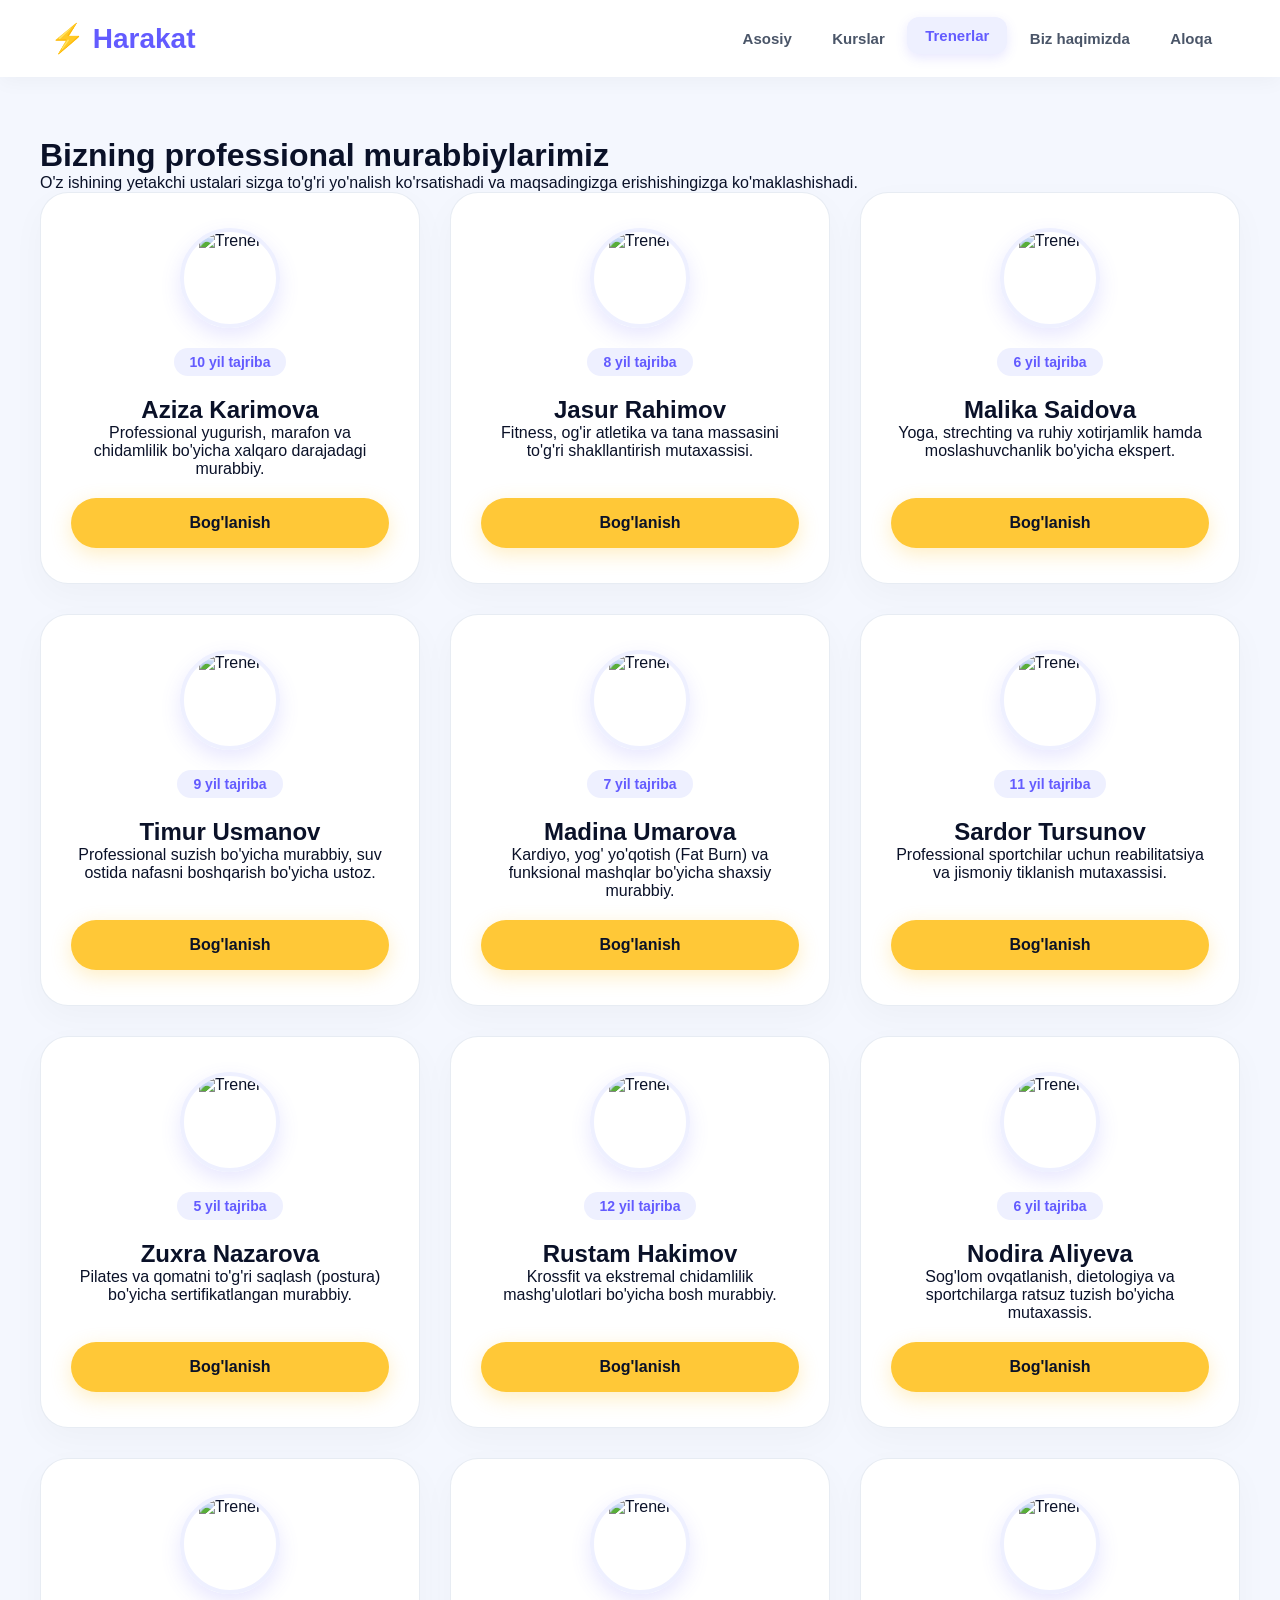
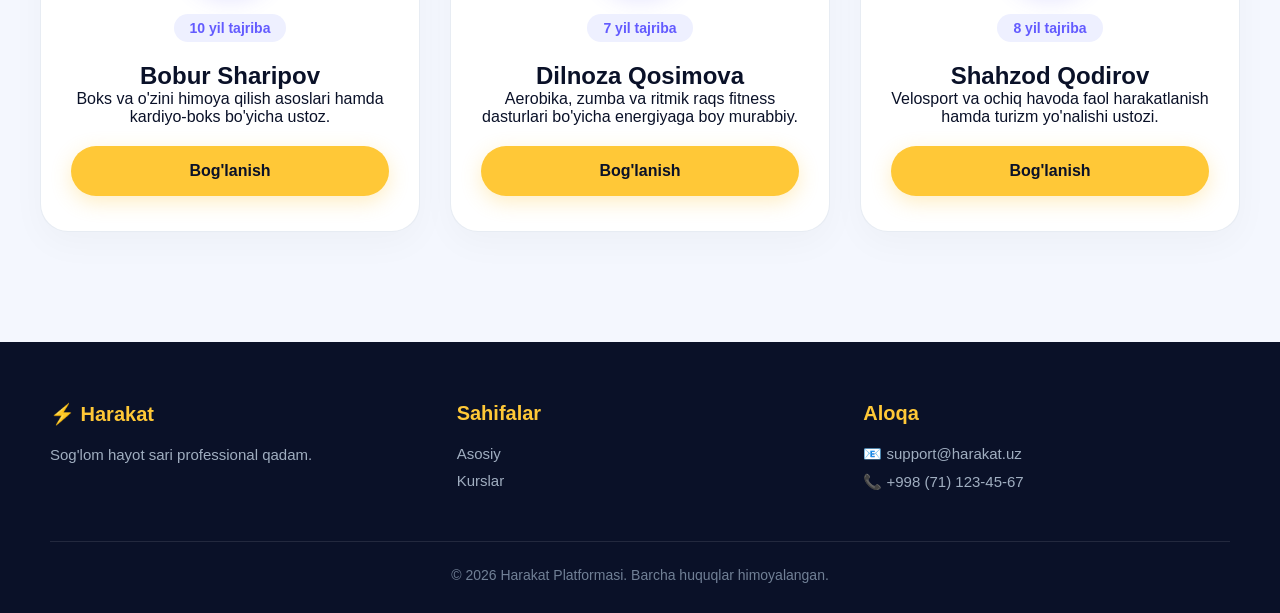
==== trainers.html @ 2c9a4912 "harakat full project" ====
<!DOCTYPE html>
<html lang="uz">
<head>
    <meta charset="UTF-8">
    <meta name="viewport" content="width=device-width, initial-scale=1.0">
    <title>Harakat - Professional Trenerlar</title>
    <link rel="stylesheet" href="style.css">
    <style>
        .trainer-card {
            text-align: center;
            display: flex;
            flex-direction: column;
            justify-content: space-between;
        }
        .trainer-img-box {
            width: 100px;
            height: 100px;
            border-radius: 50%;
            overflow: hidden;
            margin: 0 auto 20px auto;
            border: 4px solid #EEF0FF;
            box-shadow: 0 8px 20px rgba(99, 91, 255, 0.15);
        }
        .trainer-img-box img {
            width: 100%;
            height: 100%;
            object-fit: cover;
        }
    </style>
</head>
<body>
    <header>
        <div class="logo" onclick="location.href='index.html'">⚡ Harakat</div>
        <nav>
            <a href="index.html">Asosiy</a>
            <a href="courses.html">Kurslar</a>
            <a href="trainers.html" class="active">Trenerlar</a>
            <a href="about.html">Biz haqimizda</a>
            <a href="contact.html">Aloqa</a>
        </nav>
    </header>

    <main>
        <div class="section-title">
            <h1>Bizning professional murabbiylarimiz</h1>
            <p>O'z ishining yetakchi ustalari sizga to'g'ri yo'nalish ko'rsatishadi va maqsadingizga erishishingizga ko'maklashishadi.</p>
        </div>

        <div class="grid">
            <!-- 1 -->
            <div class="card trainer-card">
                <div>
                    <div class="trainer-img-box">
                        <img src="https://images.unsplash.com/photo-1534528741775-53994a69daeb?auto=format&fit=crop&w=300&q=80" alt="Trener">
                    </div>
                    <span class="badge">10 yil tajriba</span>
                    <h2>Aziza Karimova</h2>
                    <p>Professional yugurish, marafon va chidamlilik bo'yicha xalqaro darajadagi murabbiy.</p>
                </div>
                <button class="btn" style="margin-top: 20px;" onclick="alert('Aziza Karimova bilan bog\'lanish so\'rovi yuborildi!')">Bog'lanish</button>
            </div>

            <!-- 2 -->
            <div class="card trainer-card">
                <div>
                    <div class="trainer-img-box">
                        <img src="https://images.unsplash.com/photo-1507003211169-0a1dd7228f2d?auto=format&fit=crop&w=300&q=80" alt="Trener">
                    </div>
                    <span class="badge">8 yil tajriba</span>
                    <h2>Jasur Rahimov</h2>
                    <p>Fitness, og'ir atletika va tana massasini to'g'ri shakllantirish mutaxassisi.</p>
                </div>
                <button class="btn" style="margin-top: 20px;" onclick="alert('Jasur Rahimov bilan bog\'lanish so\'rovi yuborildi!')">Bog'lanish</button>
            </div>

            <!-- 3 -->
            <div class="card trainer-card">
                <div>
                    <div class="trainer-img-box">
                        <img src="https://images.unsplash.com/photo-1517841905240-472988babdf9?auto=format&fit=crop&w=300&q=80" alt="Trener">
                    </div>
                    <span class="badge">6 yil tajriba</span>
                    <h2>Malika Saidova</h2>
                    <p>Yoga, strechting va ruhiy xotirjamlik hamda moslashuvchanlik bo'yicha ekspert.</p>
                </div>
                <button class="btn" style="margin-top: 20px;" onclick="alert('Malika Saidova bilan bog\'lanish so\'rovi yuborildi!')">Bog'lanish</button>
            </div>

            <!-- 4 -->
            <div class="card trainer-card">
                <div>
                    <div class="trainer-img-box">
                        <img src="https://images.unsplash.com/photo-1500648767791-00dcc994a43e?auto=format&fit=crop&w=300&q=80" alt="Trener">
                    </div>
                    <span class="badge">9 yil tajriba</span>
                    <h2>Timur Usmanov</h2>
                    <p>Professional suzish bo'yicha murabbiy, suv ostida nafasni boshqarish bo'yicha ustoz.</p>
                </div>
                <button class="btn" style="margin-top: 20px;" onclick="alert('Timur Usmanov bilan bog\'lanish so\'rovi yuborildi!')">Bog'lanish</button>
            </div>

            <!-- 5 -->
            <div class="card trainer-card">
                <div>
                    <div class="trainer-img-box">
                        <img src="https://images.unsplash.com/photo-1544005313-94ddf0286df2?auto=format&fit=crop&w=300&q=80" alt="Trener">
                    </div>
                    <span class="badge">7 yil tajriba</span>
                    <h2>Madina Umarova</h2>
                    <p>Kardiyo, yog' yo'qotish (Fat Burn) va funksional mashqlar bo'yicha shaxsiy murabbiy.</p>
                </div>
                <button class="btn" style="margin-top: 20px;" onclick="alert('Madina Umarova bilan bog\'lanish so\'rovi yuborildi!')">Bog'lanish</button>
            </div>

            <!-- 6 -->
            <div class="card trainer-card">
                <div>
                    <div class="trainer-img-box">
                        <img src="https://images.unsplash.com/photo-1522075469751-3a6694fb2f61?auto=format&fit=crop&w=300&q=80" alt="Trener">
                    </div>
                    <span class="badge">11 yil tajriba</span>
                    <h2>Sardor Tursunov</h2>
                    <p>Professional sportchilar uchun reabilitatsiya va jismoniy tiklanish mutaxassisi.</p>
                </div>
                <button class="btn" style="margin-top: 20px;" onclick="alert('Sardor Tursunov bilan bog\'lanish so\'rovi yuborildi!')">Bog'lanish</button>
            </div>

            <!-- 7 -->
            <div class="card trainer-card">
                <div>
                    <div class="trainer-img-box">
                        <img src="https://images.unsplash.com/photo-1494790108377-be9c29b29330?auto=format&fit=crop&w=300&q=80" alt="Trener">
                    </div>
                    <span class="badge">5 yil tajriba</span>
                    <h2>Zuxra Nazarova</h2>
                    <p>Pilates va qomatni to'g'ri saqlash (postura) bo'yicha sertifikatlangan murabbiy.</p>
                </div>
                <button class="btn" style="margin-top: 20px;" onclick="alert('Zuxra Nazarova bilan bog\'lanish so\'rovi yuborildi!')">Bog'lanish</button>
            </div>

            <!-- 8 -->
            <div class="card trainer-card">
                <div>
                    <div class="trainer-img-box">
                        <img src="https://images.unsplash.com/photo-1506794778202-cad84cf45f1d?auto=format&fit=crop&w=300&q=80" alt="Trener">
                    </div>
                    <span class="badge">12 yil tajriba</span>
                    <h2>Rustam Hakimov</h2>
                    <p>Krossfit va ekstremal chidamlilik mashg'ulotlari bo'yicha bosh murabbiy.</p>
                </div>
                <button class="btn" style="margin-top: 20px;" onclick="alert('Rustam Hakimov bilan bog\'lanish so\'rovi yuborildi!')">Bog'lanish</button>
            </div>

            <!-- 9 -->
            <div class="card trainer-card">
                <div>
                    <div class="trainer-img-box">
                        <img src="https://images.unsplash.com/photo-1573496359142-b8d87734a5a2?auto=format&fit=crop&w=300&q=80" alt="Trener">
                    </div>
                    <span class="badge">6 yil tajriba</span>
                    <h2>Nodira Aliyeva</h2>
                    <p>Sog'lom ovqatlanish, dietologiya va sportchilarga ratsuz tuzish bo'yicha mutaxassis.</p>
                </div>
                <button class="btn" style="margin-top: 20px;" onclick="alert('Nodira Aliyeva bilan bog\'lanish so\'rovi yuborildi!')">Bog'lanish</button>
            </div>

            <!-- 10 -->
            <div class="card trainer-card">
                <div>
                    <div class="trainer-img-box">
                        <img src="https://images.unsplash.com/photo-1519085360753-af0119f7cbe7?auto=format&fit=crop&w=300&q=80" alt="Trener">
                    </div>
                    <span class="badge">10 yil tajriba</span>
                    <h2>Bobur Sharipov</h2>
                    <p>Boks va o'zini himoya qilish asoslari hamda kardiyo-boks bo'yicha ustoz.</p>
                </div>
                <button class="btn" style="margin-top: 20px;" onclick="alert('Bobur Sharipov bilan bog\'lanish so\'rovi yuborildi!')">Bog'lanish</button>
            </div>

            <!-- 11 -->
            <div class="card trainer-card">
                <div>
                    <div class="trainer-img-box">
                        <img src="https://images.unsplash.com/photo-1531746020798-e6953c6e8e04?auto=format&fit=crop&w=300&q=80" alt="Trener">
                    </div>
                    <span class="badge">7 yil tajriba</span>
                    <h2>Dilnoza Qosimova</h2>
                    <p>Aerobika, zumba va ritmik raqs fitness dasturlari bo'yicha energiyaga boy murabbiy.</p>
                </div>
                <button class="btn" style="margin-top: 20px;" onclick="alert('Dilnoza Qosimova bilan bog\'lanish so\'rovi yuborildi!')">Bog'lanish</button>
            </div>

            <!-- 12 -->
            <div class="card trainer-card">
                <div>
                    <div class="trainer-img-box">
                        <img src="https://images.unsplash.com/photo-1508214751196-bcfd4ca60f91?auto=format&fit=crop&w=300&q=80" alt="Trener">
                    </div>
                    <span class="badge">8 yil tajriba</span>
                    <h2>Shahzod Qodirov</h2>
                    <p>Velosport va ochiq havoda faol harakatlanish hamda turizm yo'nalishi ustozi.</p>
                </div>
                <button class="btn" style="margin-top: 20px;" onclick="alert('Shahzod Qodirov bilan bog\'lanish so\'rovi yuborildi!')">Bog'lanish</button>
            </div>
        </div>
    </main>

    <footer>
        <div class="footer-content">
            <div class="footer-col">
                <h3>⚡ Harakat</h3>
                <p>Sog'lom hayot sari professional qadam.</p>
            </div>
            <div class="footer-col">
                <h3>Sahifalar</h3>
                <p><a href="index.html">Asosiy</a></p>
                <p><a href="courses.html">Kurslar</a></p>
            </div>
            <div class="footer-col">
                <h3>Aloqa</h3>
                <p>📧 support@harakat.uz</p>
                <p>📞 +998 (71) 123-45-67</p>
            </div>
        </div>
        <div class="footer-bottom">
            <p>&copy; 2026 Harakat Platformasi. Barcha huquqlar himoyalangan.</p>
        </div>
    </footer>
</body>
</html>
---- style.css ----
* {
    margin: 0;
    padding: 0;
    box-sizing: border-box;
    font-family: 'Segoe UI', Tahoma, Geneva, Verdana, sans-serif;
    scroll-behavior: smooth; /* Mayin skroll */
}

body {
    background-color: #F4F7FE;
    color: #0A1128;
    min-height: 100vh;
    display: flex;
    flex-direction: column;
    overflow-x: hidden;
}

/* Header & Navigatsiya Animatsiyasi */
header {
    background: rgba(255, 255, 255, 0.95);
    backdrop-filter: blur(12px);
    position: sticky;
    top: 0;
    z-index: 1000;
    padding: 20px 50px;
    display: flex;
    justify-content: space-between;
    align-items: center;
    box-shadow: 0 4px 20px rgba(0,0,0,0.04);
    transition: all 0.3s ease;
}

.logo {
    font-size: 28px;
    font-weight: 900;
    color: #635BFF;
    cursor: pointer;
    transition: transform 0.3s ease;
}

.logo:hover {
    transform: scale(1.05) rotate(-2deg);
}

nav a {
    text-decoration: none;
    color: #4A5568;
    font-size: 15px;
    font-weight: 600;
    padding: 10px 18px;
    border-radius: 12px;
    transition: all 0.3s ease;
    display: inline-block;
}

nav a:hover, nav a.active {
    color: #635BFF;
    background: #EEF0FF;
    transform: translateY(-3px);
    box-shadow: 0 4px 12px rgba(99, 91, 255, 0.15);
}

/* Main Content & Scroll Animations */
main {
    flex: 1;
    padding: 60px 40px;
    max-width: 1300px;
    margin: 0 auto;
    width: 100%;
}

/* Animatsiya klasslari */
@keyframes fadeInUp {
    from {
        opacity: 0;
        transform: translateY(40px);
    }
    to {
        opacity: 1;
        transform: translateY(0);
    }
}

@keyframes pulseGlow {
    0% { box-shadow: 0 0 0 0 rgba(99, 91, 255, 0.4); }
    70% { box-shadow: 0 0 0 15px rgba(99, 91, 255, 0); }
    100% { box-shadow: 0 0 0 0 rgba(99, 91, 255, 0); }
}

.animate-fade {
    animation: fadeInUp 0.7s cubic-bezier(0.165, 0.84, 0.44, 1) forwards;
}

/* Grids & Kartochka Animatsiyalari */
.grid {
    display: grid;
    grid-template-columns: repeat(auto-fit, minmax(340px, 1fr));
    gap: 30px;
    margin-bottom: 50px;
}

.card {
    background: #ffffff;
    border-radius: 28px;
    padding: 35px 30px;
    box-shadow: 0 12px 35px rgba(0,0,0,0.03);
    display: flex;
    flex-direction: column;
    justify-content: space-between;
    transition: all 0.4s cubic-bezier(0.175, 0.885, 0.32, 1.275);
    border: 1px solid rgba(226, 232, 240, 0.8);
    position: relative;
    overflow: hidden;
}

.card:hover {
    transform: translateY(-10px) scale(1.02);
    box-shadow: 0 22px 45px rgba(99, 91, 255, 0.12);
    border-color: #635BFF;
}

.badge {
    display: inline-block;
    background: #EEF0FF;
    color: #635BFF;
    padding: 6px 16px;
    border-radius: 20px;
    font-size: 14px;
    font-weight: 700;
    margin-bottom: 20px;
    width: fit-content;
    transition: all 0.3s ease;
}

.card:hover .badge {
    background: #635BFF;
    color: #ffffff;
}

/* Interaktiv Tugmalar */
.btn {
    width: 100%;
    background: #FFC837;
    color: #0A1128;
    border: none;
    border-radius: 50px;
    padding: 16px 0;
    font-size: 16px;
    font-weight: 700;
    cursor: pointer;
    text-align: center;
    transition: all 0.3s ease;
    box-shadow: 0 6px 20px rgba(255, 200, 55, 0.3);
    text-decoration: none;
    display: inline-block;
}

.btn:hover {
    background: #635BFF;
    color: #ffffff;
    transform: translateY(-3px) scale(1.02);
    box-shadow: 0 10px 25px rgba(99, 91, 255, 0.3);
}

/* Banner Animatsiyasi */
.hero-banner {
    flex: 1;
    min-width: 320px;
    background: linear-gradient(135deg, #635BFF, #8B82FF);
    color: white;
    padding: 50px;
    border-radius: 35px;
    box-shadow: 0 20px 40px rgba(99, 91, 255, 0.3);
    transition: transform 0.4s ease;
    animation: pulseGlow 3s infinite;
}

.hero-banner:hover {
    transform: scale(1.03) rotate(1deg);
}

/* Footer */
footer {
    background: #0A1128;
    color: #ffffff;
    padding: 60px 50px 30px 50px;
    margin-top: auto;
}

.footer-content {
    max-width: 1300px;
    margin: 0 auto;
    display: grid;
    grid-template-columns: repeat(auto-fit, minmax(250px, 1fr));
    gap: 40px;
    margin-bottom: 40px;
}

.footer-col h3 { font-size: 20px; margin-bottom: 20px; color: #FFC837; }
.footer-col p, .footer-col a { color: #A0AEC0; font-size: 15px; text-decoration: none; display: block; margin-bottom: 10px; transition: all 0.2s; }
.footer-col a:hover { color: #ffffff; transform: translateX(5px); }
.footer-bottom { text-align: center; border-top: 1px solid rgba(255,255,255,0.1); padding-top: 25px; color: #718096; font-size: 14px; }
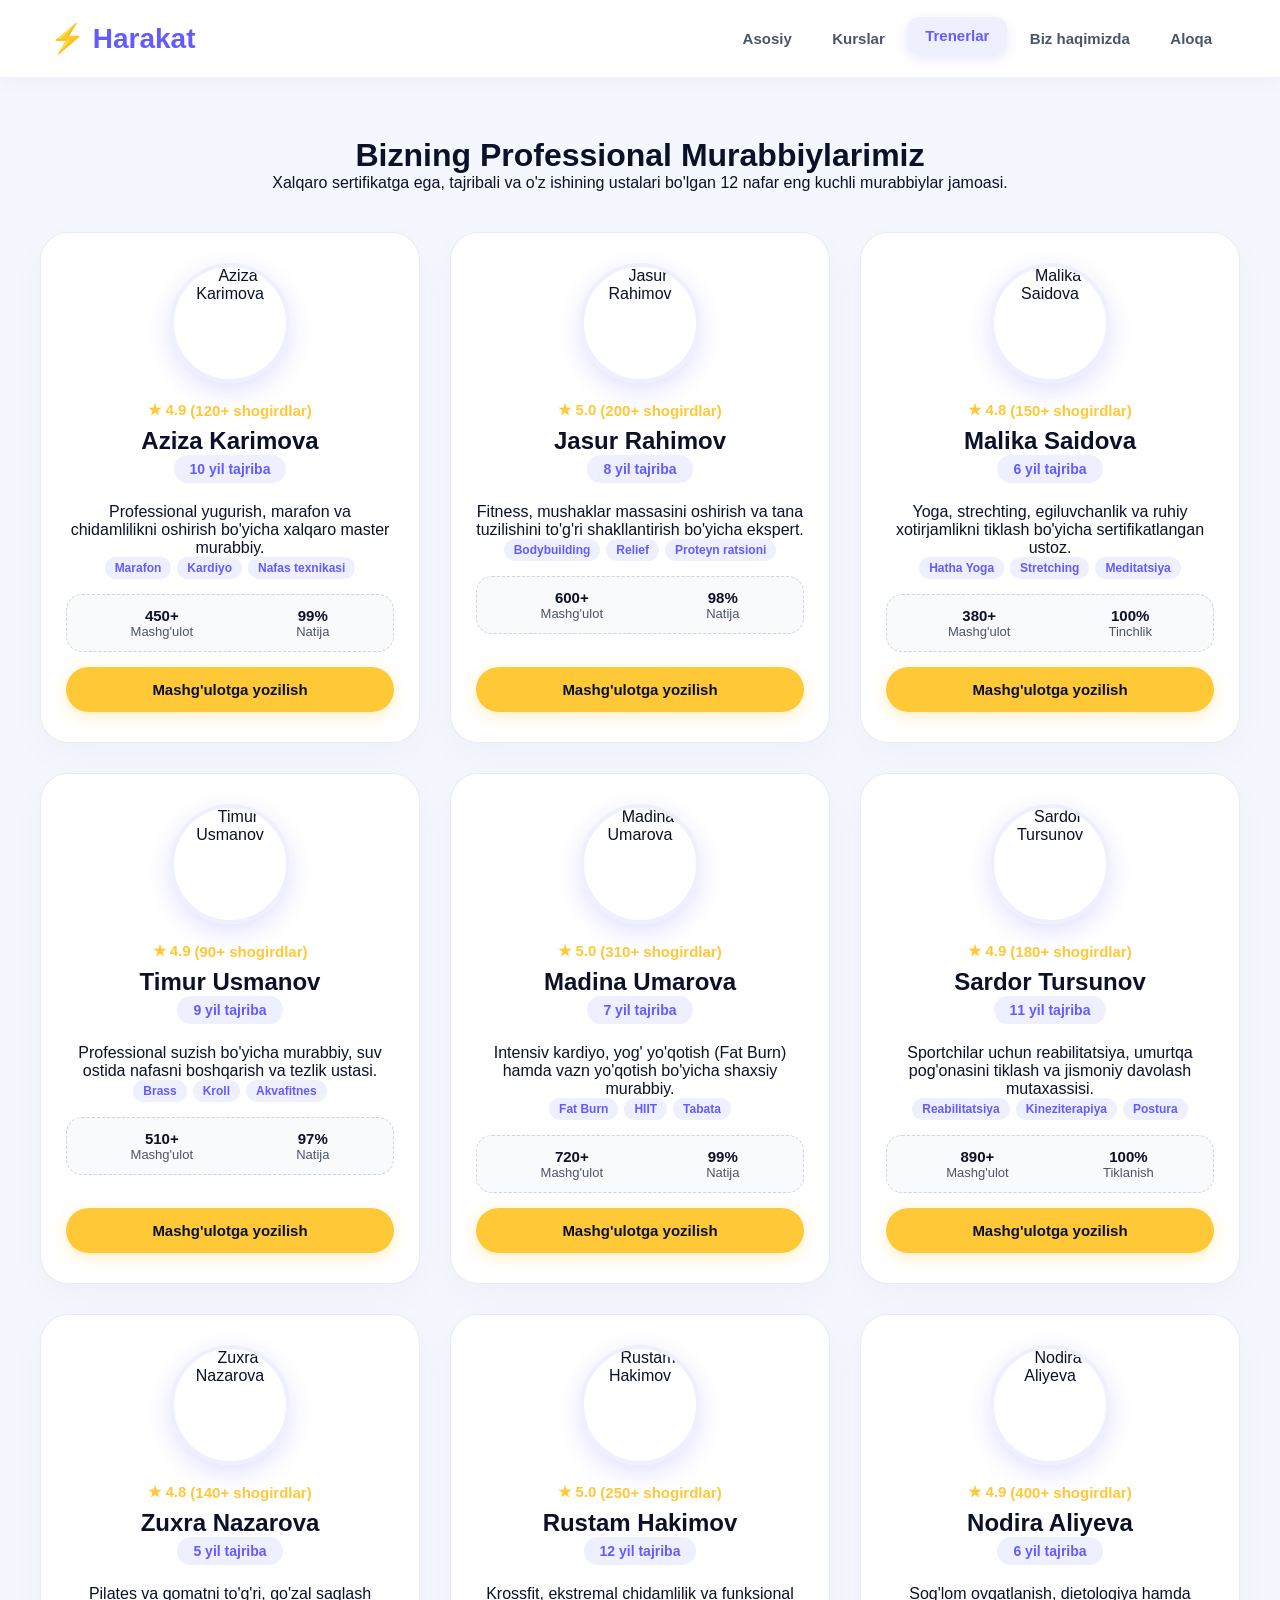
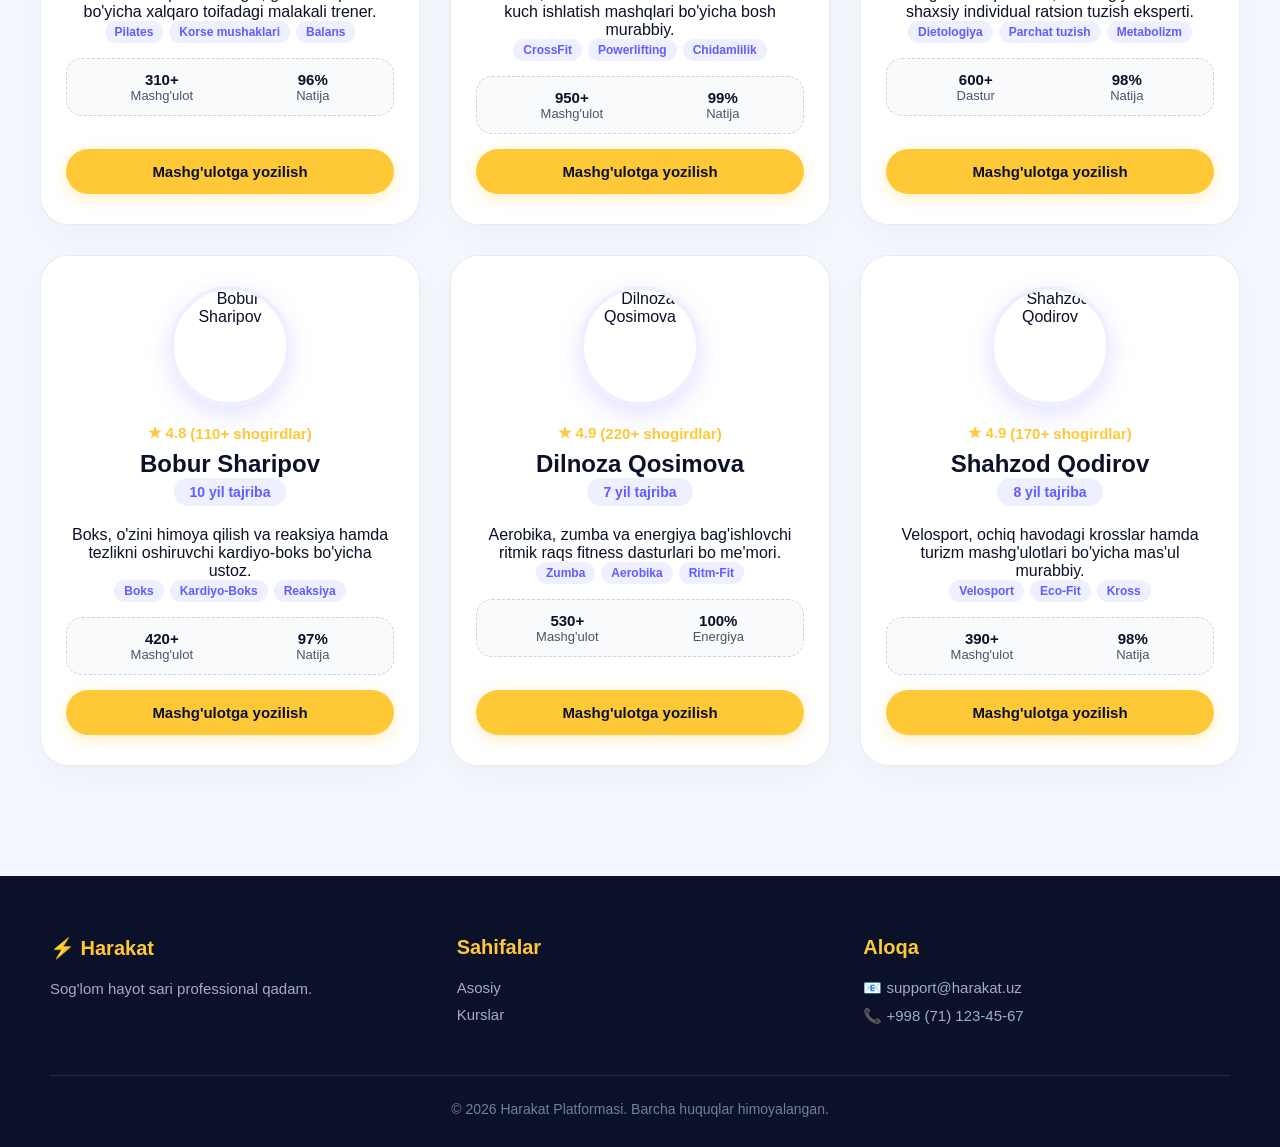
==== commit e6918027: "Harakat fitness loyihasi yakuniy versiyasi" ====
--- a/trainers.html
+++ b/trainers.html
@@ -6,25 +6,149 @@
     <title>Harakat - Professional Trenerlar</title>
     <link rel="stylesheet" href="style.css">
     <style>
+        /* Sahifa va Kartochkalar uchun Animatsiyalar */
+        @keyframes fadeInUp {
+            from {
+                opacity: 0;
+                transform: translateY(30px);
+            }
+            to {
+                opacity: 1;
+                transform: translateY(0);
+            }
+        }
+
+        @keyframes pulseGlow {
+            0% { box-shadow: 0 0 0 0 rgba(99, 91, 255, 0.4); }
+            70% { box-shadow: 0 0 0 12px rgba(99, 91, 255, 0); }
+            100% { box-shadow: 0 0 0 0 rgba(99, 91, 255, 0); }
+        }
+
+        .grid {
+            display: grid;
+            grid-template-columns: repeat(auto-fit, minmax(340px, 1fr));
+            gap: 30px;
+            margin-bottom: 50px;
+        }
+
         .trainer-card {
+            background: #ffffff;
+            border-radius: 28px;
+            padding: 30px 25px;
             text-align: center;
             display: flex;
             flex-direction: column;
             justify-content: space-between;
-        }
+            position: relative;
+            overflow: hidden;
+            border: 1px solid rgba(226, 232, 240, 0.8);
+            transition: all 0.4s cubic-bezier(0.175, 0.885, 0.32, 1.275);
+            animation: fadeInUp 0.6s ease forwards;
+        }
+
+        .trainer-card:hover {
+            transform: translateY(-12px) scale(1.02);
+            box-shadow: 0 22px 45px rgba(99, 91, 255, 0.15);
+            border-color: #635BFF;
+        }
+
+        /* Murabbiy Rasmining Animatsiyasi */
         .trainer-img-box {
-            width: 100px;
-            height: 100px;
+            width: 120px;
+            height: 120px;
             border-radius: 50%;
             overflow: hidden;
-            margin: 0 auto 20px auto;
+            margin: 0 auto 18px auto;
             border: 4px solid #EEF0FF;
-            box-shadow: 0 8px 20px rgba(99, 91, 255, 0.15);
-        }
+            box-shadow: 0 8px 25px rgba(99, 91, 255, 0.18);
+            transition: all 0.4s ease;
+            position: relative;
+        }
+
+        .trainer-card:hover .trainer-img-box {
+            transform: scale(1.1) rotate(2deg);
+            border-color: #635BFF;
+            animation: pulseGlow 1.5s infinite;
+        }
+
         .trainer-img-box img {
             width: 100%;
             height: 100%;
             object-fit: cover;
+            transition: transform 0.5s ease;
+        }
+
+        .trainer-card:hover .trainer-img-box img {
+            transform: scale(1.15);
+        }
+
+        /* Reyting va Ma'lumot Bo'limi */
+        .rating {
+            color: #FFC837;
+            font-size: 15px;
+            font-weight: bold;
+            margin-bottom: 8px;
+            display: flex;
+            align-items: center;
+            justify-content: center;
+            gap: 4px;
+        }
+
+        .trainer-stats {
+            background: #F8FAFC;
+            border-radius: 16px;
+            padding: 12px;
+            margin: 15px 0;
+            display: flex;
+            justify-content: space-around;
+            font-size: 13px;
+            color: #4A5568;
+            border: 1px dashed #CBD5E0;
+        }
+
+        .trainer-stats div strong {
+            display: block;
+            color: #0A1128;
+            font-size: 15px;
+        }
+
+        .specialties {
+            display: flex;
+            flex-wrap: wrap;
+            gap: 6px;
+            justify-content: center;
+            margin-bottom: 15px;
+        }
+
+        .spec-tag {
+            background: #EEF0FF;
+            color: #635BFF;
+            font-size: 12px;
+            font-weight: 600;
+            padding: 4px 10px;
+            border-radius: 12px;
+        }
+
+        /* Interaktiv Tugma Animatsiyasi */
+        .btn-connect {
+            width: 100%;
+            background: #FFC837;
+            color: #0A1128;
+            border: none;
+            border-radius: 50px;
+            padding: 14px 0;
+            font-size: 15px;
+            font-weight: 700;
+            cursor: pointer;
+            transition: all 0.3s ease;
+            box-shadow: 0 4px 15px rgba(255, 200, 55, 0.3);
+        }
+
+        .btn-connect:hover {
+            background: #635BFF;
+            color: #ffffff;
+            box-shadow: 0 8px 25px rgba(99, 91, 255, 0.4);
+            transform: translateY(-2px);
         }
     </style>
 </head>
@@ -41,9 +165,9 @@
     </header>
 
     <main>
-        <div class="section-title">
-            <h1>Bizning professional murabbiylarimiz</h1>
-            <p>O'z ishining yetakchi ustalari sizga to'g'ri yo'nalish ko'rsatishadi va maqsadingizga erishishingizga ko'maklashishadi.</p>
+        <div class="section-title" style="text-align: center; margin-bottom: 40px;">
+            <h1>Bizning Professional Murabbiylarimiz</h1>
+            <p>Xalqaro sertifikatga ega, tajribali va o'z ishining ustalari bo'lgan 12 nafar eng kuchli murabbiylar jamoasi.</p>
         </div>
 
         <div class="grid">
@@ -51,156 +175,300 @@
             <div class="card trainer-card">
                 <div>
                     <div class="trainer-img-box">
-                        <img src="https://images.unsplash.com/photo-1534528741775-53994a69daeb?auto=format&fit=crop&w=300&q=80" alt="Trener">
-                    </div>
+                        <img src="https://images.unsplash.com/photo-1534528741775-53994a69daeb?auto=format&fit=crop&w=300&q=80" alt="Aziza Karimova">
+                    </div>
+                    <div class="rating">★ 4.9 <span>(120+ shogirdlar)</span></div>
+                    <h2>Aziza Karimova</h2>
                     <span class="badge">10 yil tajriba</span>
-                    <h2>Aziza Karimova</h2>
-                    <p>Professional yugurish, marafon va chidamlilik bo'yicha xalqaro darajadagi murabbiy.</p>
-                </div>
-                <button class="btn" style="margin-top: 20px;" onclick="alert('Aziza Karimova bilan bog\'lanish so\'rovi yuborildi!')">Bog'lanish</button>
+                    <p>Professional yugurish, marafon va chidamlilikni oshirish bo'yicha xalqaro master murabbiy.</p>
+                    
+                    <div class="specialties">
+                        <span class="spec-tag">Marafon</span>
+                        <span class="spec-tag">Kardiyo</span>
+                        <span class="spec-tag">Nafas texnikasi</span>
+                    </div>
+
+                    <div class="trainer-stats">
+                        <div><strong>450+</strong> Mashg'ulot</div>
+                        <div><strong>99%</strong> Natija</div>
+                    </div>
+                </div>
+                <button class="btn-connect" onclick="alert('Aziza Karimova bilan shaxsiy mashg\'ulot uchun so\'rov yuborildi!')">Mashg'ulotga yozilish</button>
             </div>
 
             <!-- 2 -->
             <div class="card trainer-card">
                 <div>
                     <div class="trainer-img-box">
-                        <img src="https://images.unsplash.com/photo-1507003211169-0a1dd7228f2d?auto=format&fit=crop&w=300&q=80" alt="Trener">
-                    </div>
+                        <img src="https://images.unsplash.com/photo-1507003211169-0a1dd7228f2d?auto=format&fit=crop&w=300&q=80" alt="Jasur Rahimov">
+                    </div>
+                    <div class="rating">★ 5.0 <span>(200+ shogirdlar)</span></div>
+                    <h2>Jasur Rahimov</h2>
                     <span class="badge">8 yil tajriba</span>
-                    <h2>Jasur Rahimov</h2>
-                    <p>Fitness, og'ir atletika va tana massasini to'g'ri shakllantirish mutaxassisi.</p>
-                </div>
-                <button class="btn" style="margin-top: 20px;" onclick="alert('Jasur Rahimov bilan bog\'lanish so\'rovi yuborildi!')">Bog'lanish</button>
+                    <p>Fitness, mushaklar massasini oshirish va tana tuzilishini to'g'ri shakllantirish bo'yicha ekspert.</p>
+                    
+                    <div class="specialties">
+                        <span class="spec-tag">Bodybuilding</span>
+                        <span class="spec-tag">Relief</span>
+                        <span class="spec-tag">Proteyn ratsioni</span>
+                    </div>
+
+                    <div class="trainer-stats">
+                        <div><strong>600+</strong> Mashg'ulot</div>
+                        <div><strong>98%</strong> Natija</div>
+                    </div>
+                </div>
+                <button class="btn-connect" onclick="alert('Jasur Rahimov bilan shaxsiy mashg\'ulot uchun so\'rov yuborildi!')">Mashg'ulotga yozilish</button>
             </div>
 
             <!-- 3 -->
             <div class="card trainer-card">
                 <div>
                     <div class="trainer-img-box">
-                        <img src="https://images.unsplash.com/photo-1517841905240-472988babdf9?auto=format&fit=crop&w=300&q=80" alt="Trener">
-                    </div>
+                        <img src="https://images.unsplash.com/photo-1517841905240-472988babdf9?auto=format&fit=crop&w=300&q=80" alt="Malika Saidova">
+                    </div>
+                    <div class="rating">★ 4.8 <span>(150+ shogirdlar)</span></div>
+                    <h2>Malika Saidova</h2>
                     <span class="badge">6 yil tajriba</span>
-                    <h2>Malika Saidova</h2>
-                    <p>Yoga, strechting va ruhiy xotirjamlik hamda moslashuvchanlik bo'yicha ekspert.</p>
-                </div>
-                <button class="btn" style="margin-top: 20px;" onclick="alert('Malika Saidova bilan bog\'lanish so\'rovi yuborildi!')">Bog'lanish</button>
+                    <p>Yoga, strechting, egiluvchanlik va ruhiy xotirjamlikni tiklash bo'yicha sertifikatlangan ustoz.</p>
+
+                    <div class="specialties">
+                        <span class="spec-tag">Hatha Yoga</span>
+                        <span class="spec-tag">Stretching</span>
+                        <span class="spec-tag">Meditatsiya</span>
+                    </div>
+
+                    <div class="trainer-stats">
+                        <div><strong>380+</strong> Mashg'ulot</div>
+                        <div><strong>100%</strong> Tinchlik</div>
+                    </div>
+                </div>
+                <button class="btn-connect" onclick="alert('Malika Saidova bilan shaxsiy mashg\'ulot uchun so\'rov yuborildi!')">Mashg'ulotga yozilish</button>
             </div>
 
             <!-- 4 -->
             <div class="card trainer-card">
                 <div>
                     <div class="trainer-img-box">
-                        <img src="https://images.unsplash.com/photo-1500648767791-00dcc994a43e?auto=format&fit=crop&w=300&q=80" alt="Trener">
-                    </div>
+                        <img src="https://images.unsplash.com/photo-1500648767791-00dcc994a43e?auto=format&fit=crop&w=300&q=80" alt="Timur Usmanov">
+                    </div>
+                    <div class="rating">★ 4.9 <span>(90+ shogirdlar)</span></div>
+                    <h2>Timur Usmanov</h2>
                     <span class="badge">9 yil tajriba</span>
-                    <h2>Timur Usmanov</h2>
-                    <p>Professional suzish bo'yicha murabbiy, suv ostida nafasni boshqarish bo'yicha ustoz.</p>
-                </div>
-                <button class="btn" style="margin-top: 20px;" onclick="alert('Timur Usmanov bilan bog\'lanish so\'rovi yuborildi!')">Bog'lanish</button>
+                    <p>Professional suzish bo'yicha murabbiy, suv ostida nafasni boshqarish va tezlik ustasi.</p>
+
+                    <div class="specialties">
+                        <span class="spec-tag">Brass</span>
+                        <span class="spec-tag">Kroll</span>
+                        <span class="spec-tag">Akvafitnes</span>
+                    </div>
+
+                    <div class="trainer-stats">
+                        <div><strong>510+</strong> Mashg'ulot</div>
+                        <div><strong>97%</strong> Natija</div>
+                    </div>
+                </div>
+                <button class="btn-connect" onclick="alert('Timur Usmanov bilan shaxsiy mashg\'ulot uchun so\'rov yuborildi!')">Mashg'ulotga yozilish</button>
             </div>
 
             <!-- 5 -->
             <div class="card trainer-card">
                 <div>
                     <div class="trainer-img-box">
-                        <img src="https://images.unsplash.com/photo-1544005313-94ddf0286df2?auto=format&fit=crop&w=300&q=80" alt="Trener">
-                    </div>
+                        <img src="https://images.unsplash.com/photo-1544005313-94ddf0286df2?auto=format&fit=crop&w=300&q=80" alt="Madina Umarova">
+                    </div>
+                    <div class="rating">★ 5.0 <span>(310+ shogirdlar)</span></div>
+                    <h2>Madina Umarova</h2>
                     <span class="badge">7 yil tajriba</span>
-                    <h2>Madina Umarova</h2>
-                    <p>Kardiyo, yog' yo'qotish (Fat Burn) va funksional mashqlar bo'yicha shaxsiy murabbiy.</p>
-                </div>
-                <button class="btn" style="margin-top: 20px;" onclick="alert('Madina Umarova bilan bog\'lanish so\'rovi yuborildi!')">Bog'lanish</button>
+                    <p>Intensiv kardiyo, yog' yo'qotish (Fat Burn) hamda vazn yo'qotish bo'yicha shaxsiy murabbiy.</p>
+
+                    <div class="specialties">
+                        <span class="spec-tag">Fat Burn</span>
+                        <span class="spec-tag">HIIT</span>
+                        <span class="spec-tag">Tabata</span>
+                    </div>
+
+                    <div class="trainer-stats">
+                        <div><strong>720+</strong> Mashg'ulot</div>
+                        <div><strong>99%</strong> Natija</div>
+                    </div>
+                </div>
+                <button class="btn-connect" onclick="alert('Madina Umarova bilan shaxsiy mashg\'ulot uchun so\'rov yuborildi!')">Mashg'ulotga yozilish</button>
             </div>
 
             <!-- 6 -->
             <div class="card trainer-card">
                 <div>
                     <div class="trainer-img-box">
-                        <img src="https://images.unsplash.com/photo-1522075469751-3a6694fb2f61?auto=format&fit=crop&w=300&q=80" alt="Trener">
-                    </div>
+                        <img src="https://images.unsplash.com/photo-1522075469751-3a6694fb2f61?auto=format&fit=crop&w=300&q=80" alt="Sardor Tursunov">
+                    </div>
+                    <div class="rating">★ 4.9 <span>(180+ shogirdlar)</span></div>
+                    <h2>Sardor Tursunov</h2>
                     <span class="badge">11 yil tajriba</span>
-                    <h2>Sardor Tursunov</h2>
-                    <p>Professional sportchilar uchun reabilitatsiya va jismoniy tiklanish mutaxassisi.</p>
-                </div>
-                <button class="btn" style="margin-top: 20px;" onclick="alert('Sardor Tursunov bilan bog\'lanish so\'rovi yuborildi!')">Bog'lanish</button>
+                    <p>Sportchilar uchun reabilitatsiya, umurtqa pog'onasini tiklash va jismoniy davolash mutaxassisi.</p>
+
+                    <div class="specialties">
+                        <span class="spec-tag">Reabilitatsiya</span>
+                        <span class="spec-tag">Kineziterapiya</span>
+                        <span class="spec-tag">Postura</span>
+                    </div>
+
+                    <div class="trainer-stats">
+                        <div><strong>890+</strong> Mashg'ulot</div>
+                        <div><strong>100%</strong> Tiklanish</div>
+                    </div>
+                </div>
+                <button class="btn-connect" onclick="alert('Sardor Tursunov bilan shaxsiy mashg\'ulot uchun so\'rov yuborildi!')">Mashg'ulotga yozilish</button>
             </div>
 
             <!-- 7 -->
             <div class="card trainer-card">
                 <div>
                     <div class="trainer-img-box">
-                        <img src="https://images.unsplash.com/photo-1494790108377-be9c29b29330?auto=format&fit=crop&w=300&q=80" alt="Trener">
-                    </div>
+                        <img src="https://images.unsplash.com/photo-1494790108377-be9c29b29330?auto=format&fit=crop&w=300&q=80" alt="Zuxra Nazarova">
+                    </div>
+                    <div class="rating">★ 4.8 <span>(140+ shogirdlar)</span></div>
+                    <h2>Zuxra Nazarova</h2>
                     <span class="badge">5 yil tajriba</span>
-                    <h2>Zuxra Nazarova</h2>
-                    <p>Pilates va qomatni to'g'ri saqlash (postura) bo'yicha sertifikatlangan murabbiy.</p>
-                </div>
-                <button class="btn" style="margin-top: 20px;" onclick="alert('Zuxra Nazarova bilan bog\'lanish so\'rovi yuborildi!')">Bog'lanish</button>
+                    <p>Pilates va qomatni to'g'ri, go'zal saqlash bo'yicha xalqaro toifadagi malakali trener.</p>
+
+                    <div class="specialties">
+                        <span class="spec-tag">Pilates</span>
+                        <span class="spec-tag">Korse mushaklari</span>
+                        <span class="spec-tag">Balans</span>
+                    </div>
+
+                    <div class="trainer-stats">
+                        <div><strong>310+</strong> Mashg'ulot</div>
+                        <div><strong>96%</strong> Natija</div>
+                    </div>
+                </div>
+                <button class="btn-connect" onclick="alert('Zuxra Nazarova bilan shaxsiy mashg\'ulot uchun so\'rov yuborildi!')">Mashg'ulotga yozilish</button>
             </div>
 
             <!-- 8 -->
             <div class="card trainer-card">
                 <div>
                     <div class="trainer-img-box">
-                        <img src="https://images.unsplash.com/photo-1506794778202-cad84cf45f1d?auto=format&fit=crop&w=300&q=80" alt="Trener">
-                    </div>
+                        <img src="https://images.unsplash.com/photo-1506794778202-cad84cf45f1d?auto=format&fit=crop&w=300&q=80" alt="Rustam Hakimov">
+                    </div>
+                    <div class="rating">★ 5.0 <span>(250+ shogirdlar)</span></div>
+                    <h2>Rustam Hakimov</h2>
                     <span class="badge">12 yil tajriba</span>
-                    <h2>Rustam Hakimov</h2>
-                    <p>Krossfit va ekstremal chidamlilik mashg'ulotlari bo'yicha bosh murabbiy.</p>
-                </div>
-                <button class="btn" style="margin-top: 20px;" onclick="alert('Rustam Hakimov bilan bog\'lanish so\'rovi yuborildi!')">Bog'lanish</button>
+                    <p>Krossfit, ekstremal chidamlilik va funksional kuch ishlatish mashqlari bo'yicha bosh murabbiy.</p>
+
+                    <div class="specialties">
+                        <span class="spec-tag">CrossFit</span>
+                        <span class="spec-tag">Powerlifting</span>
+                        <span class="spec-tag">Chidamlilik</span>
+                    </div>
+
+                    <div class="trainer-stats">
+                        <div><strong>950+</strong> Mashg'ulot</div>
+                        <div><strong>99%</strong> Natija</div>
+                    </div>
+                </div>
+                <button class="btn-connect" onclick="alert('Rustam Hakimov bilan shaxsiy mashg\'ulot uchun so\'rov yuborildi!')">Mashg'ulotga yozilish</button>
             </div>
 
             <!-- 9 -->
             <div class="card trainer-card">
                 <div>
                     <div class="trainer-img-box">
-                        <img src="https://images.unsplash.com/photo-1573496359142-b8d87734a5a2?auto=format&fit=crop&w=300&q=80" alt="Trener">
-                    </div>
+                        <img src="https://images.unsplash.com/photo-1573496359142-b8d87734a5a2?auto=format&fit=crop&w=300&q=80" alt="Nodira Aliyeva">
+                    </div>
+                    <div class="rating">★ 4.9 <span>(400+ shogirdlar)</span></div>
+                    <h2>Nodira Aliyeva</h2>
                     <span class="badge">6 yil tajriba</span>
-                    <h2>Nodira Aliyeva</h2>
-                    <p>Sog'lom ovqatlanish, dietologiya va sportchilarga ratsuz tuzish bo'yicha mutaxassis.</p>
-                </div>
-                <button class="btn" style="margin-top: 20px;" onclick="alert('Nodira Aliyeva bilan bog\'lanish so\'rovi yuborildi!')">Bog'lanish</button>
+                    <p>Sog'lom ovqatlanish, dietologiya hamda shaxsiy individual ratsion tuzish eksperti.</p>
+
+                    <div class="specialties">
+                        <span class="spec-tag">Dietologiya</span>
+                        <span class="spec-tag">Parchat tuzish</span>
+                        <span class="spec-tag">Metabolizm</span>
+                    </div>
+
+                    <div class="trainer-stats">
+                        <div><strong>600+</strong> Dastur</div>
+                        <div><strong>98%</strong> Natija</div>
+                    </div>
+                </div>
+                <button class="btn-connect" onclick="alert('Nodira Aliyeva bilan shaxsiy mashg\'ulot uchun so\'rov yuborildi!')">Mashg'ulotga yozilish</button>
             </div>
 
             <!-- 10 -->
             <div class="card trainer-card">
                 <div>
                     <div class="trainer-img-box">
-                        <img src="https://images.unsplash.com/photo-1519085360753-af0119f7cbe7?auto=format&fit=crop&w=300&q=80" alt="Trener">
-                    </div>
+                        <img src="https://images.unsplash.com/photo-1519085360753-af0119f7cbe7?auto=format&fit=crop&w=300&q=80" alt="Bobur Sharipov">
+                    </div>
+                    <div class="rating">★ 4.8 <span>(110+ shogirdlar)</span></div>
+                    <h2>Bobur Sharipov</h2>
                     <span class="badge">10 yil tajriba</span>
-                    <h2>Bobur Sharipov</h2>
-                    <p>Boks va o'zini himoya qilish asoslari hamda kardiyo-boks bo'yicha ustoz.</p>
-                </div>
-                <button class="btn" style="margin-top: 20px;" onclick="alert('Bobur Sharipov bilan bog\'lanish so\'rovi yuborildi!')">Bog'lanish</button>
+                    <p>Boks, o'zini himoya qilish va reaksiya hamda tezlikni oshiruvchi kardiyo-boks bo'yicha ustoz.</p>
+
+                    <div class="specialties">
+                        <span class="spec-tag">Boks</span>
+                        <span class="spec-tag">Kardiyo-Boks</span>
+                        <span class="spec-tag">Reaksiya</span>
+                    </div>
+
+                    <div class="trainer-stats">
+                        <div><strong>420+</strong> Mashg'ulot</div>
+                        <div><strong>97%</strong> Natija</div>
+                    </div>
+                </div>
+                <button class="btn-connect" onclick="alert('Bobur Sharipov bilan shaxsiy mashg\'ulot uchun so\'rov yuborildi!')">Mashg'ulotga yozilish</button>
             </div>
 
             <!-- 11 -->
             <div class="card trainer-card">
                 <div>
                     <div class="trainer-img-box">
-                        <img src="https://images.unsplash.com/photo-1531746020798-e6953c6e8e04?auto=format&fit=crop&w=300&q=80" alt="Trener">
-                    </div>
+                        <img src="https://images.unsplash.com/photo-1531746020798-e6953c6e8e04?auto=format&fit=crop&w=300&q=80" alt="Dilnoza Qosimova">
+                    </div>
+                    <div class="rating">★ 4.9 <span>(220+ shogirdlar)</span></div>
+                    <h2>Dilnoza Qosimova</h2>
                     <span class="badge">7 yil tajriba</span>
-                    <h2>Dilnoza Qosimova</h2>
-                    <p>Aerobika, zumba va ritmik raqs fitness dasturlari bo'yicha energiyaga boy murabbiy.</p>
-                </div>
-                <button class="btn" style="margin-top: 20px;" onclick="alert('Dilnoza Qosimova bilan bog\'lanish so\'rovi yuborildi!')">Bog'lanish</button>
+                    <p>Aerobika, zumba va energiya bag'ishlovchi ritmik raqs fitness dasturlari bo me'mori.</p>
+
+                    <div class="specialties">
+                        <span class="spec-tag">Zumba</span>
+                        <span class="spec-tag">Aerobika</span>
+                        <span class="spec-tag">Ritm-Fit</span>
+                    </div>
+
+                    <div class="trainer-stats">
+                        <div><strong>530+</strong> Mashg'ulot</div>
+                        <div><strong>100%</strong> Energiya</div>
+                    </div>
+                </div>
+                <button class="btn-connect" onclick="alert('Dilnoza Qosimova bilan shaxsiy mashg\'ulot uchun so\'rov yuborildi!')">Mashg'ulotga yozilish</button>
             </div>
 
             <!-- 12 -->
             <div class="card trainer-card">
                 <div>
                     <div class="trainer-img-box">
-                        <img src="https://images.unsplash.com/photo-1508214751196-bcfd4ca60f91?auto=format&fit=crop&w=300&q=80" alt="Trener">
-                    </div>
+                        <img src="https://images.unsplash.com/photo-1508214751196-bcfd4ca60f91?auto=format&fit=crop&w=300&q=80" alt="Shahzod Qodirov">
+                    </div>
+                    <div class="rating">★ 4.9 <span>(170+ shogirdlar)</span></div>
+                    <h2>Shahzod Qodirov</h2>
                     <span class="badge">8 yil tajriba</span>
-                    <h2>Shahzod Qodirov</h2>
-                    <p>Velosport va ochiq havoda faol harakatlanish hamda turizm yo'nalishi ustozi.</p>
-                </div>
-                <button class="btn" style="margin-top: 20px;" onclick="alert('Shahzod Qodirov bilan bog\'lanish so\'rovi yuborildi!')">Bog'lanish</button>
+                    <p>Velosport, ochiq havodagi krosslar hamda turizm mashg'ulotlari bo'yicha mas'ul murabbiy.</p>
+
+                    <div class="specialties">
+                        <span class="spec-tag">Velosport</span>
+                        <span class="spec-tag">Eco-Fit</span>
+                        <span class="spec-tag">Kross</span>
+                    </div>
+
+                    <div class="trainer-stats">
+                        <div><strong>390+</strong> Mashg'ulot</div>
+                        <div><strong>98%</strong> Natija</div>
+                    </div>
+                </div>
+                <button class="btn-connect" onclick="alert('Shahzod Qodirov bilan shaxsiy mashg\'ulot uchun so\'rov yuborildi!')">Mashg'ulotga yozilish</button>
             </div>
         </div>
     </main>
